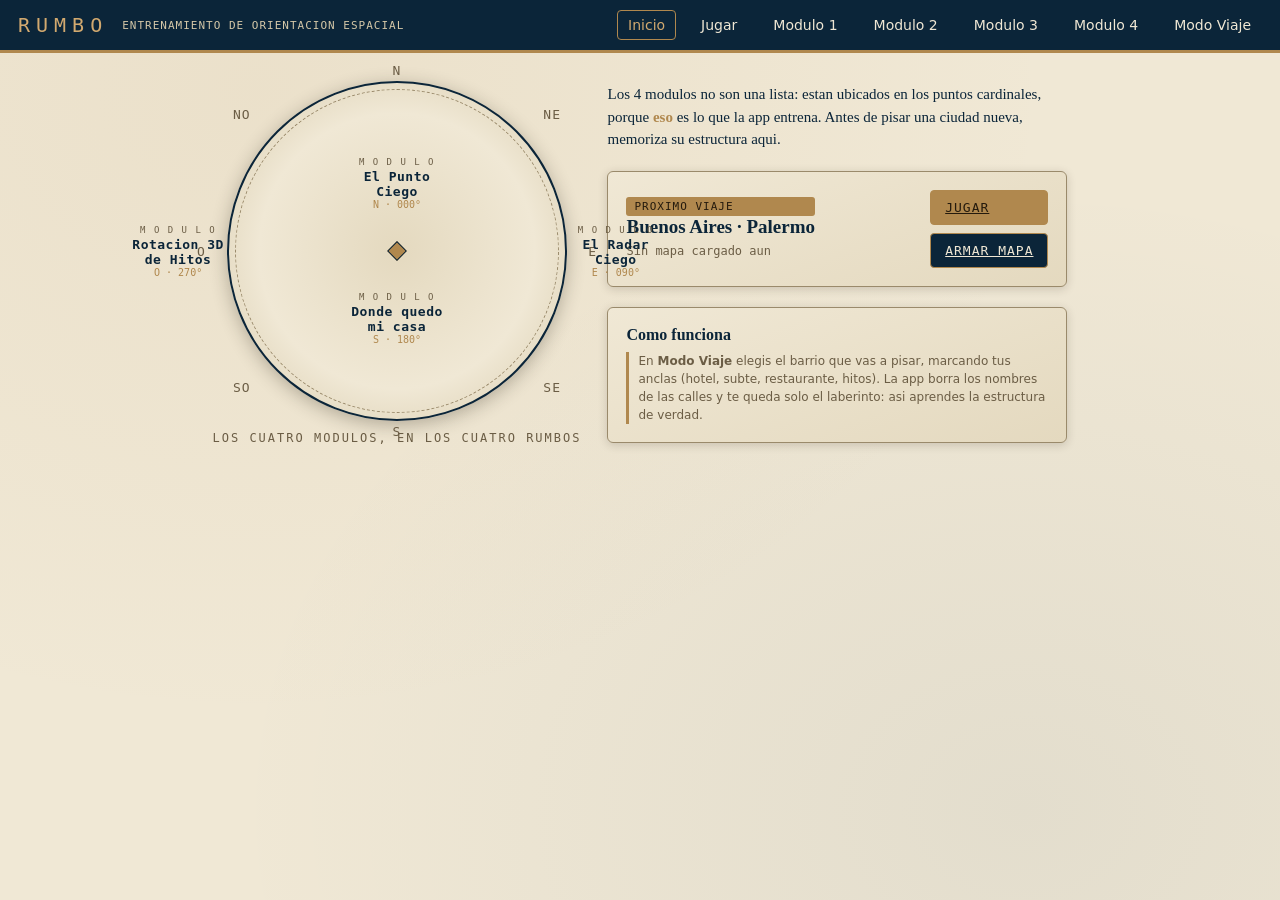
==== index.html @ 73376105 "Initial commit" ====
<!DOCTYPE html>
<html lang="es-AR">
<head>
  <meta charset="UTF-8">
  <meta name="viewport" content="width=device-width, initial-scale=1.0, viewport-fit=cover">
  <title>RUMBO - Entrenamiento de orientacion</title>
  <meta name="description" content="Entrena tu sentido de la orientacion antes de viajar.">
  <meta name="theme-color" content="#0b2539">
  <link rel="manifest" href="manifest.webmanifest">
  <link rel="icon" href="icons/icono.svg" type="image/svg+xml">
  <link rel="stylesheet" href="css/estilos.css">
</head>
<body>

  <header class="topbar">
    <div class="titulo">RUMBO</div>
    <div class="sub">ENTRENAMIENTO DE ORIENTACION ESPACIAL</div>
    <div class="spacer"></div>
    <a href="index.html" class="activo">Inicio</a>
    <a href="juego.html">Jugar</a>
    <a href="modulo1.html">Modulo 1</a>
    <a href="modulo2.html">Modulo 2</a>
    <a href="modulo3.html">Modulo 3</a>
    <a href="modulo4.html">Modulo 4</a>
    <a href="mapa.html">Modo Viaje</a>
  </header>

  <main class="inicio-wrap">

    <section class="rosa-col">
      <div class="rosa">
        <div class="circulo"></div>
        <div class="rosa-grados"></div>

        <span class="cardinal c0">N</span>
        <span class="cardinal c45">NE</span>
        <span class="cardinal c90">E</span>
        <span class="cardinal c135">SE</span>
        <span class="cardinal c180">S</span>
        <span class="cardinal c225">SO</span>
        <span class="cardinal c270">O</span>
        <span class="cardinal c315">NO</span>

        <a class="modulo n" href="modulo1.html" data-mod="1">
          <span class="med">M O D U L O</span>
          <span class="nom">El Punto Ciego</span>
          <span class="grado">N &middot; 000&deg;</span>
        </a>
        <a class="modulo e" href="modulo2.html" data-mod="2">
          <span class="med">M O D U L O</span>
          <span class="nom">El Radar Ciego</span>
          <span class="grado">E &middot; 090&deg;</span>
        </a>
        <a class="modulo s" href="modulo3.html" data-mod="3">
          <span class="med">M O D U L O</span>
          <span class="nom">Donde quedo mi casa</span>
          <span class="grado">S &middot; 180&deg;</span>
        </a>
        <a class="modulo o" href="modulo4.html" data-mod="4">
          <span class="med">M O D U L O</span>
          <span class="nom">Rotacion 3D de Hitos</span>
          <span class="grado">O &middot; 270&deg;</span>
        </a>

        <div class="punto"></div>
      </div>
      <div class="rosa-caption">LOS CUATRO MODULOS, EN LOS CUATRO RUMBOS</div>
    </section>

    <section class="col-der">
      <div class="saludo">
        Los 4 modulos no son una lista: estan ubicados en los puntos cardinales,
        porque <strong>eso</strong> es lo que la app entrena. Antes de pisar una ciudad nueva,
        memoriza su estructura aqui.
      </div>

      <div class="tarjeta viaje-card" id="viaje-card">
        <div>
          <div class="badge">PROXIMO VIAJE</div>
          <div class="nombre" id="viaje-nombre">Buenos Aires &middot; Palermo</div>
          <div class="datos" id="viaje-datos">Sin mapa cargado aun</div>
        </div>
        <div class="acciones">
          <a class="btn bronce" href="juego.html">Jugar</a>
          <a class="btn" href="mapa.html">Armar mapa</a>
        </div>
      </div>

      <div class="tarjeta">
        <h3>Como funciona</h3>
        <div class="hint">
          En <strong>Modo Viaje</strong> elegis el barrio que vas a pisar, marcando tus anclas
          (hotel, subte, restaurante, hitos). La app borra los nombres de las calles y te queda
          solo el laberinto: asi aprendes la estructura de verdad.
        </div>
      </div>
    </section>

  </main>

  <script>
    var viaje = JSON.parse(localStorage.getItem("rumbo_viaje") || "null");
    if (viaje) {
      document.getElementById("viaje-nombre").textContent = viaje.nombre;
      document.getElementById("viaje-datos").innerHTML =
        '<span class="mono">' + viaje.anclas.length + "</span> anclas &middot; <span class=\"mono\">" +
        (viaje.esqueleto ? "esqueleto listo" : "esqueleto pendiente") + "</span>";
    }
    if (navigator.serviceWorker) {
      navigator.serviceWorker.register("sw.js").catch(function () {});
    }
  </script>
</body>
</html>
---- css/estilos.css ----
:root {
  --navy: #0b2539;
  --navy-2: #12324e;
  --navy-3: #1c4363;
  --paper: #f0e8d5;
  --paper-2: #e4d9bf;
  --paper-3: #d5c8a8;
  --bronce: #b0884e;
  --bronce-claro: #d2a96f;
  --tinta: #2b2418;
  --tinta-suave: #6b5d45;
  --marco: #9a8a6b;
  --mono: "Cascadia Mono", "Consolas", ui-monospace, monospace;
  --serif: "Georgia", "Times New Roman", serif;
  --sans: "Segoe UI", system-ui, sans-serif;
}

* { box-sizing: border-box; margin: 0; padding: 0; }

html, body {
  height: 100%;
  font-family: var(--sans);
  color: var(--tinta);
  background: var(--paper);
  background-image:
    radial-gradient(ellipse at 20% 10%, rgba(176, 136, 78, 0.08) 0%, transparent 55%),
    radial-gradient(ellipse at 80% 90%, rgba(18, 50, 78, 0.06) 0%, transparent 55%);
}

a { color: var(--navy-3); }

.mono { font-family: var(--mono); font-variant-numeric: tabular-nums; }

/* ---------- Barra superior ---------- */
.topbar {
  display: flex;
  align-items: center;
  gap: 14px;
  padding: 10px 18px;
  background: var(--navy);
  color: var(--paper);
  border-bottom: 3px solid var(--bronce);
  position: sticky;
  top: 0;
  z-index: 1000;
}
.topbar .titulo {
  font-family: var(--mono);
  font-size: 20px;
  letter-spacing: 6px;
  text-transform: uppercase;
  color: var(--bronce-claro);
}
.topbar .sub {
  font-family: var(--mono);
  font-size: 11px;
  color: var(--paper-3);
  letter-spacing: 1px;
}
.topbar .spacer { flex: 1; }
.topbar a {
  color: var(--paper);
  text-decoration: none;
  font-size: 14px;
  padding: 6px 10px;
  border: 1px solid transparent;
  border-radius: 4px;
}
.topbar a:hover { border-color: var(--bronce); }
.topbar a.activo { border-color: var(--bronce); color: var(--bronce-claro); }

/* ---------- Tarjetas / paneles ---------- */
.tarjeta {
  background: linear-gradient(160deg, var(--paper) 0%, var(--paper-2) 100%);
  border: 1px solid var(--marco);
  border-radius: 6px;
  box-shadow: 0 2px 10px rgba(43, 36, 24, 0.18);
  padding: 18px;
}
.tarjeta h2 {
  font-family: var(--serif);
  font-weight: 600;
  color: var(--navy);
  font-size: 20px;
  border-bottom: 2px solid var(--bronce);
  padding-bottom: 8px;
  margin-bottom: 12px;
}
.tarjeta h3 { font-family: var(--serif); color: var(--navy); font-size: 16px; margin-bottom: 8px; }

.btn {
  font-family: var(--mono);
  font-size: 13px;
  letter-spacing: 1px;
  text-transform: uppercase;
  padding: 9px 14px;
  border-radius: 4px;
  border: 1px solid var(--bronce);
  background: var(--navy);
  color: var(--paper);
  cursor: pointer;
  transition: background 0.15s ease;
}
.btn:hover { background: var(--navy-3); }
.btn.bronce { background: var(--bronce); color: #241a0d; }
.btn.bronce:hover { background: var(--bronce-claro); }
.btn.papel { background: var(--paper-2); color: var(--navy); border-color: var(--marco); }
.btn.papel:hover { background: var(--paper-3); }
.btn:disabled { opacity: 0.45; cursor: not-allowed; }

/* ---------- Pantalla 01: Inicio ---------- */
.inicio-wrap {
  display: flex;
  gap: 26px;
  flex-wrap: wrap;
  justify-content: center;
  align-items: center;
  padding: 28px 18px 40px;
  max-width: 1100px;
  margin: 0 auto;
}

.rosa-col { display: flex; flex-direction: column; align-items: center; gap: 10px; }
.rosa-caption { font-family: var(--mono); font-size: 12px; letter-spacing: 2px; color: var(--tinta-suave); }

/* rosa de los vientos */
.rosa { position: relative; width: 340px; height: 340px; }
.rosa .circulo {
  position: absolute; inset: 0;
  border-radius: 50%;
  border: 2px solid var(--navy);
  background: radial-gradient(circle, var(--paper-2) 0%, var(--paper) 58%, var(--paper-3) 100%);
  box-shadow: 0 4px 18px rgba(43,36,24,0.3);
}
.rosa .rosa-grados {
  position: absolute; inset: 8px; border-radius: 50%;
  border: 1px dashed var(--marco);
}
.rosa .cardinal {
  position: absolute;
  font-family: var(--mono);
  font-size: 13px;
  letter-spacing: 1px;
  color: var(--tinta-suave);
}
.rosa .cardinal.c0  { top: -18px;  left: 50%; transform: translateX(-50%); }
.rosa .cardinal.c45 { top: 26px;   right: 6px; }
.rosa .cardinal.c90 { top: 50%;    right: -30px; transform: translateY(-50%); }
.rosa .cardinal.c135{ bottom: 26px; right: 6px; }
.rosa .cardinal.c180{ bottom: -18px; left: 50%; transform: translateX(-50%); }
.rosa .cardinal.c225{ bottom: 26px; left: 6px; }
.rosa .cardinal.c270{ top: 50%;    left: -30px; transform: translateY(-50%); }
.rosa .cardinal.c315{ top: 26px;   left: 6px; }

.rosa .punto { position: absolute; top: 50%; left: 50%; width: 14px; height: 14px; transform: translate(-50%, -50%) rotate(45deg); background: var(--bronce); border: 1px solid var(--navy); }

/* módulos en los puntos cardinales */
.modulo {
  position: absolute;
  width: 96px;
  text-align: center;
  transform: translate(-50%, -50%);
  font-family: var(--mono);
  text-decoration: none;
  color: var(--navy);
  display: block;
  z-index: 5;
}
.modulo .med { display: block; font-size: 9px; letter-spacing: 1.5px; color: var(--tinta-suave); }
.modulo .nom { display: block; font-size: 13px; font-weight: 700; letter-spacing: 0.5px; margin-top: 2px; }
.modulo .nom:hover { color: var(--bronce); }
.modulo.n { top: 50%; left: 50%; transform: translate(-50%, -178%); }
.modulo.e { top: 50%; left: 50%; transform: translate(178%, -50%); }
.modulo.s { top: 50%; left: 50%; transform: translate(-50%, 78%); }
.modulo.o { top: 50%; left: 50%; transform: translate(-278%, -50%); }
.modulo .grado { display: block; font-size: 10px; color: var(--bronce); }

.col-der { flex: 1; min-width: 320px; max-width: 460px; display: flex; flex-direction: column; gap: 20px; }
.col-der .saludo { font-family: var(--serif); color: var(--navy); font-size: 15px; line-height: 1.5; }
.col-der .saludo strong { color: var(--bronce); }

.viaje-card { display: flex; align-items: center; gap: 14px; }
.viaje-card .badge {
  font-family: var(--mono); font-size: 11px; letter-spacing: 1px;
  background: var(--bronce); color: #241a0d; padding: 3px 8px; border-radius: 3px;
}
.viaje-card .nombre { font-family: var(--serif); font-size: 19px; color: var(--navy); font-weight: 600; }
.viaje-card .datos { font-family: var(--mono); font-size: 12px; color: var(--tinta-suave); margin-top: 4px; line-height: 1.6; }
.viaje-card .acciones { margin-left: auto; display: flex; flex-direction: column; gap: 8px; }

/* ---------- Pantalla 02: Modo Viaje ---------- */
.estado { padding: 8px 18px; background: var(--paper-2); border-bottom: 1px solid var(--marco); font-family: var(--mono); font-size: 12px; color: var(--tinta-suave); display: flex; gap: 18px; align-items: center; flex-wrap: wrap; }
.estado .num { color: var(--bronce); font-weight: 700; }

.mapa-layout { display: flex; height: calc(100vh - 112px); }
#mapa { flex: 1; }

.panel {
  width: 340px;
  background: var(--paper);
  border-right: 2px solid var(--marco);
  overflow-y: auto;
  padding: 14px;
  display: flex;
  flex-direction: column;
  gap: 16px;
}
.panel h2 { font-family: var(--serif); color: var(--navy); font-size: 16px; border-bottom: 2px solid var(--bronce); padding-bottom: 6px; }

.campo { display: flex; gap: 6px; }
.campo input[type="text"] {
  flex: 1;
  font-family: var(--mono); font-size: 13px;
  padding: 8px;
  border: 1px solid var(--marco);
  border-radius: 4px;
  background: #fbf7ec;
  color: var(--tinta);
}
.campo input[type="text"]:focus { outline: 2px solid var(--bronce); }

.seleccion-tipo { display: flex; flex-wrap: wrap; gap: 6px; }
.chip {
  font-family: var(--mono); font-size: 11px; letter-spacing: 0.5px;
  padding: 6px 9px; border-radius: 4px; border: 1px solid var(--marco);
  background: var(--paper-2); cursor: pointer; color: var(--tinta);
}
.chip.activo { outline: 2px solid var(--navy); }
.chip .pto { display: inline-block; width: 10px; height: 10px; border-radius: 50%; margin-right: 5px; vertical-align: -1px; }

.lista-anclas { display: flex; flex-direction: column; gap: 8px; }
.ancla {
  display: flex; align-items: center; gap: 8px;
  border: 1px solid var(--marco); border-radius: 4px;
  background: #fbf7ec; padding: 7px 9px; font-size: 13px;
}
.ancla .pto { width: 12px; height: 12px; border-radius: 50%; flex-shrink: 0; }
.ancla .nombre { flex: 1; }
.ancla .latlng { font-family: var(--mono); font-size: 10px; color: var(--tinta-suave); }
.ancla .quitar { border: none; background: none; color: #a33; font-size: 15px; cursor: pointer; padding: 2px 4px; }
.vacio { font-family: var(--mono); font-size: 12px; color: var(--tinta-suave); font-style: italic; }

.skeleton-info { font-size: 13px; line-height: 1.5; }
.skeleton-info .mono { font-size: 11px; }
.barra-estado { font-family: var(--mono); font-size: 12px; color: var(--navy-3); min-height: 18px; }
.barra-estado.error { color: #a33; }

.leyenda { font-size: 12px; display: flex; flex-direction: column; gap: 4px; }
.leyenda .fila { display: flex; align-items: center; gap: 8px; }
.leyenda .fila .muestra { width: 16px; height: 6px; border-radius: 2px; }
.leyenda .fila .tipo { font-family: var(--mono); font-size: 10px; color: var(--tinta-suave); }

.hint { font-size: 12px; color: var(--tinta-suave); line-height: 1.5; border-left: 3px solid var(--bronce); padding-left: 9px; }

/* control de brújula (Modo A, placeholder del diseño) */
.compas-modo {
  border: 1px solid var(--marco); border-radius: 6px; padding: 12px; background: var(--navy); color: var(--paper);
}
.compas-modo .titulo { font-family: var(--mono); font-size: 12px; letter-spacing: 2px; color: var(--bronce-claro); margin-bottom: 8px; }
.compas-modo .lectura { font-family: var(--mono); font-size: 22px; color: var(--paper); }
.compas-modo .lectura span { color: var(--bronce-claro); }
.compas-modo .nota { font-family: var(--mono); font-size: 10px; color: var(--paper-3); margin-top: 6px; }

.leaflet-container { font-family: var(--sans); }
.leaflet-popup-content-wrapper { background: var(--paper); color: var(--tinta); border-radius: 4px; }

/* pines de ancla (marcadores Leaflet) */
.ancla-icono { background: none; border: none; }
.ancla-pin {
  width: 26px; height: 26px;
  border-radius: 50% 50% 50% 0;
  transform: rotate(-45deg);
  border: 2px solid var(--paper);
  box-shadow: 0 1px 5px rgba(0,0,0,0.45);
}
.ancla-pin span {
  position: absolute; top: 50%; left: 50%;
  transform: translate(-50%, -50%) rotate(45deg);
  color: #fff; font-family: var(--mono); font-weight: 700; font-size: 13px;
}
.ancla-pulso {
  position: relative;
  width: 28px; height: 28px;
  border-radius: 50%;
  border: 2px solid var(--paper);
  box-shadow: 0 1px 5px rgba(0,0,0,0.45);
  animation: pulso 1.6s ease-out infinite;
}
.ancla-pulso span {
  position: absolute; top: 50%; left: 50%;
  transform: translate(-50%, -50%);
  color: #fff; font-family: var(--mono); font-weight: 700; font-size: 13px;
}
@keyframes pulso {
  0%   { box-shadow: 0 0 0 0 rgba(201, 162, 39, 0.7), 0 1px 5px rgba(0,0,0,0.45); }
  70%  { box-shadow: 0 0 0 18px rgba(201, 162, 39, 0), 0 1px 5px rgba(0,0,0,0.45); }
  100% { box-shadow: 0 0 0 0 rgba(201, 162, 39, 0), 0 1px 5px rgba(0,0,0,0.45); }
}

/* ---------- Modulo 3: Donde quedo mi casa ---------- */
.modulo3 {
  max-width: 560px;
  margin: 0 auto;
  padding: 24px 16px 40px;
  display: flex;
  flex-direction: column;
  gap: 18px;
}
.modulo3 .blurb { font-size: 14px; line-height: 1.6; margin-bottom: 12px; }
.modulo3 .blurb b { color: var(--bronce); }
.modulo3 .pasos { font-size: 13px; line-height: 1.8; color: var(--tinta-suave); margin: 0 0 14px 18px; }
.modulo3 .aviso {
  margin-top: 12px; font-size: 12px; color: #a33; border: 1px dashed #a33;
  border-radius: 4px; padding: 8px; background: rgba(170, 51, 51, 0.06);
}
.modulo3 .btn { width: 100%; margin-top: 4px; }
.distancia-grande {
  font-size: 56px; text-align: center; color: var(--navy);
  padding: 14px 0; letter-spacing: 2px;
}
.parada-titulo {
  font-family: var(--mono); font-size: 30px; letter-spacing: 8px;
  color: var(--bronce); text-align: center; border-bottom: 2px solid var(--bronce);
  animation: parpadeo 1s steps(2) infinite;
}
@keyframes parpadeo { 50% { opacity: 0.35; } }
#gauge { width: 230px; height: 230px; }
.desviacion { font-family: var(--mono); font-size: 15px; }
.desviacion.ok { color: #7fd08c; }
.desviacion.mal { color: var(--bronce-claro); }

.modulo3 .sim { margin-top: 4px; }

/* ---------- Modulo 1: El Punto Ciego ---------- */
.modulo1 {
  max-width: 560px;
  margin: 0 auto;
  padding: 24px 16px 40px;
  display: flex;
  flex-direction: column;
  gap: 18px;
}
.modulo1 .blurb { font-size: 14px; line-height: 1.6; margin-bottom: 12px; }
.modulo1 .blurb b { color: var(--bronce); }
.modulo1 .pasos { font-size: 13px; line-height: 1.8; color: var(--tinta-suave); margin: 0 0 14px 18px; }
.modulo1 .aviso {
  margin-top: 12px; font-size: 13px; color: #a33; border: 1px dashed #a33;
  border-radius: 4px; padding: 10px; background: rgba(170, 51, 51, 0.06);
}
.modulo1 .aviso a { color: var(--bronce); font-weight: 700; }
.modulo1 .btn { width: 100%; margin-top: 4px; }

.mapa-wrap {
  position: relative;
  margin: 0 auto;
  max-width: 560px;
  height: 62vh;
  min-height: 380px;
}
#mapa1 { position: absolute; inset: 0; border: 2px solid var(--bronce); border-radius: 6px; background: var(--paper-2); }
#mapa1.rotado180 { transform: rotate(180deg); }
.contador {
  position: absolute; top: 50%; left: 50%;
  transform: translate(-50%, -50%);
  font-family: var(--mono); font-size: 120px; font-weight: 700;
  color: var(--bronce-claro); letter-spacing: 4px;
  text-shadow: 0 2px 18px rgba(0,0,0,0.55);
  pointer-events: none; z-index: 500;
}
.banner-rotado {
  position: absolute; top: 12px; left: 50%; transform: translateX(-50%);
  background: #a33; color: var(--paper);
  font-family: var(--mono); font-size: 12px; letter-spacing: 3px;
  padding: 6px 14px; border-radius: 4px; z-index: 500;
}

.consigna1 { font-size: 15px; line-height: 1.7; margin-bottom: 12px; }
.consigna1 b { color: var(--bronce); }
.opciones-dir { display: grid; grid-template-columns: 1fr 1fr; gap: 10px; margin-bottom: 12px; }
.dir {
  display: flex; flex-direction: column; align-items: center; gap: 6px;
  padding: 16px 8px; font-family: var(--serif); font-size: 15px;
  background: var(--paper-2); color: var(--tinta);
  border: 2px solid var(--marco); border-radius: 6px; cursor: pointer;
}
.dir .flecha { font-size: 30px; line-height: 1; color: var(--bronce); }
.dir:hover { border-color: var(--bronce); }
.dir:disabled { cursor: default; }
.dir.ok { border-color: #7fd08c; box-shadow: 0 0 0 2px rgba(127,208,140,0.5); }
.dir.ok .flecha { color: #7fd08c; }
.dir.mal { border-color: #e06a5a; box-shadow: 0 0 0 2px rgba(224,106,90,0.5); }
.dir.gris { opacity: 0.4; }
.feedback1 { border-top: 2px solid var(--bronce); padding-top: 8px; margin-bottom: 10px; }
.feedback1 .rf { display: flex; justify-content: space-between; font-size: 13px; padding: 3px 0; }
.feedback1 .rf b { font-family: var(--mono); }
#btn-siguiente1 { width: 100%; }

.ancla-destino {
  width: 24px; height: 24px; border-radius: 50%;
  border: 3px solid; background: var(--navy);
  display: flex; align-items: center; justify-content: center;
  font-family: var(--mono); font-size: 11px; font-weight: 700; color: var(--paper);
}

/* ---------- Modulo 2: El Radar Ciego ---------- */
.modulo2 {
  max-width: 560px;
  margin: 0 auto;
  padding: 24px 16px 40px;
  display: flex;
  flex-direction: column;
  gap: 18px;
}
.modulo2 .blurb { font-size: 14px; line-height: 1.6; margin-bottom: 12px; }
.modulo2 .blurb b { color: var(--bronce); }
.modulo2 .pasos { font-size: 13px; line-height: 1.8; color: var(--tinta-suave); margin: 0 0 14px 18px; }
.modulo2 .aviso {
  margin-top: 12px; font-size: 12px; color: #a33; border: 1px dashed #a33;
  border-radius: 4px; padding: 8px; background: rgba(170, 51, 51, 0.06);
}
.paso-opt {
  margin: 4px 0 12px; font-family: var(--mono); font-size: 12px;
  letter-spacing: 1px; color: var(--tinta-suave);
  display: flex; flex-direction: column; gap: 6px;
}
.paso-opt label {
  display: flex; align-items: center; gap: 8px;
  font-family: var(--serif); letter-spacing: 0; color: var(--tinta);
  cursor: pointer; font-size: 14px;
}
.paso-opt input[type=radio] { accent-color: var(--bronce); }
.paso-opt input[type=range] { accent-color: var(--bronce); }
.modulo2 .btn { width: 100%; margin-top: 4px; }
.ruta {
  display: flex; flex-direction: column; gap: 8px; margin: 8px 0;
}
.tramo {
  font-size: 14px; line-height: 1.5; color: var(--tinta-suave);
  padding: 10px 12px; border: 1px solid var(--marco); border-radius: 5px;
  background: var(--paper-2);
}
.tramo b { color: var(--bronce); font-family: var(--mono); margin-right: 6px; }
.tramo.activo {
  border: 2px solid var(--bronce); color: var(--tinta);
  background: var(--paper); box-shadow: 0 0 0 3px rgba(176, 136, 78, 0.15);
}
.tramo.hecho { color: var(--tinta-suave); }
.tramo.hecho .mono { color: var(--bronce); }
.modulo2 .sim { margin-top: 4px; }

/* ---------- Modulo 4: Rotacion 3D de Hitos ---------- */
.modulo4 { padding: 16px; max-width: 1200px; margin: 0 auto; }
.modulo4 .blurb { font-size: 14px; line-height: 1.6; margin-bottom: 12px; }
.modulo4 .blurb b { color: var(--bronce); }
.modulo4 .pasos { font-size: 13px; line-height: 1.8; color: var(--tinta-suave); margin: 0 0 14px 18px; }
.modulo4 #fase-inicio .btn { width: 100%; }

#fase-juego { display: flex; gap: 14px; flex-wrap: wrap; }
.mapa4-col { flex: 1.6; min-width: 320px; position: relative; }
#mapa4 {
  width: 100%; height: 60vh; min-height: 400px;
  border: 2px solid var(--bronce); border-radius: 6px;
  background: var(--navy);
}
.etiqueta-vista {
  position: absolute; top: 10px; left: 10px; z-index: 5;
  background: var(--navy); color: var(--bronce-claro);
  font-family: var(--mono); font-size: 12px; letter-spacing: 2px;
  padding: 6px 10px; border: 1px solid var(--bronce); border-radius: 4px;
}
.opciones-col { flex: 1; min-width: 300px; display: flex; flex-direction: column; gap: 12px; }
.consigna4 { font-size: 15px; line-height: 1.6; }
.consigna4 b { color: var(--bronce); }
.opciones-grid { display: grid; grid-template-columns: 1fr 1fr; gap: 10px; }
.opcion {
  position: relative; padding: 0; border: 2px solid var(--marco); border-radius: 6px;
  background: var(--paper-2); cursor: pointer; overflow: hidden;
}
.opcion img { display: block; width: 100%; height: auto; }
.opcion .letra {
  position: absolute; top: 6px; left: 6px;
  background: var(--navy); color: var(--paper);
  font-family: var(--mono); font-size: 12px; font-weight: 700;
  padding: 2px 6px; border-radius: 3px;
}
.opcion:hover { border-color: var(--bronce); }
.opcion:disabled { cursor: default; }
.opcion.ok { border-color: #7fd08c; box-shadow: 0 0 0 2px rgba(127,208,140,0.5); }
.opcion.mal { border-color: #e06a5a; box-shadow: 0 0 0 2px rgba(224,106,90,0.5); }
.opcion.gris { opacity: 0.45; }
.feedback4 { border-top: 2px solid var(--bronce); padding-top: 8px; }
.feedback4 .rf { display: flex; justify-content: space-between; font-size: 13px; padding: 3px 0; }
.feedback4 .rf b { font-family: var(--mono); font-size: 15px; }
.feedback4 .hint { margin-top: 6px; }

.opciones-col .btn { width: 100%; margin-top: 2px; }
#fase-resumen .btn { width: 100%; margin-top: 10px; }
#fase-resumen h2 { margin-bottom: 10px; }

.panel.juego { border-right: none; border-left: 2px solid var(--marco); }
.panel.juego h2 { margin-bottom: 10px; }

.consigna { font-size: 14px; line-height: 1.6; }
.consigna .pto { display: inline-block; width: 10px; height: 10px; border-radius: 50%; margin-right: 5px; }
.consigna i { color: var(--tinta-suave); font-size: 13px; }

.sin-datos { font-size: 14px; line-height: 1.6; color: var(--tinta-suave); }

.compas-modo {
  border: 1px solid var(--marco); border-radius: 6px; padding: 12px;
  background: var(--navy); color: var(--paper);
  display: flex; flex-direction: column; align-items: center; gap: 10px;
}
.compas-modo .titulo { font-family: var(--mono); font-size: 12px; letter-spacing: 2px; color: var(--bronce-claro); }
#brujula { width: 220px; height: 220px; touch-action: none; cursor: grab; user-select: none; }
#brujula:active { cursor: grabbing; }
.compas-modo .lectura { font-family: var(--mono); font-size: 20px; }
.compas-modo .lectura span { color: var(--bronce-claro); }
.compas-modo .cardinales-rapidos { display: flex; gap: 6px; }
.compas-modo .cardinales-rapidos .chip { background: var(--navy-3); color: var(--paper); border-color: var(--bronce); }

.panel.juego .btn { width: 100%; margin-top: 6px; }

.resultado { margin-top: 8px; border-top: 2px solid var(--bronce); padding-top: 8px; font-size: 13px; }
.resultado .rf { display: flex; justify-content: space-between; padding: 3px 0; }
.resultado .rf b { font-family: var(--mono); }
.resultado .rf.exacto { color: var(--bronce); font-weight: 700; }
.resultado .rf.total { border-top: 1px dashed var(--marco); margin-top: 4px; padding-top: 6px; font-weight: 700; }

.resumen { font-size: 14px; }
.resumen h3 { font-family: var(--serif); color: var(--navy); margin-bottom: 10px; }
.resumen-filas { display: flex; flex-direction: column; gap: 6px; margin-bottom: 12px; }
.resumen-filas .rf { display: flex; justify-content: space-between; font-size: 13px; }
.resumen-filas .rf b { font-family: var(--mono); font-size: 14px; }
.resumen-filas .rf:nth-child(1) b { color: var(--bronce); font-size: 22px; }
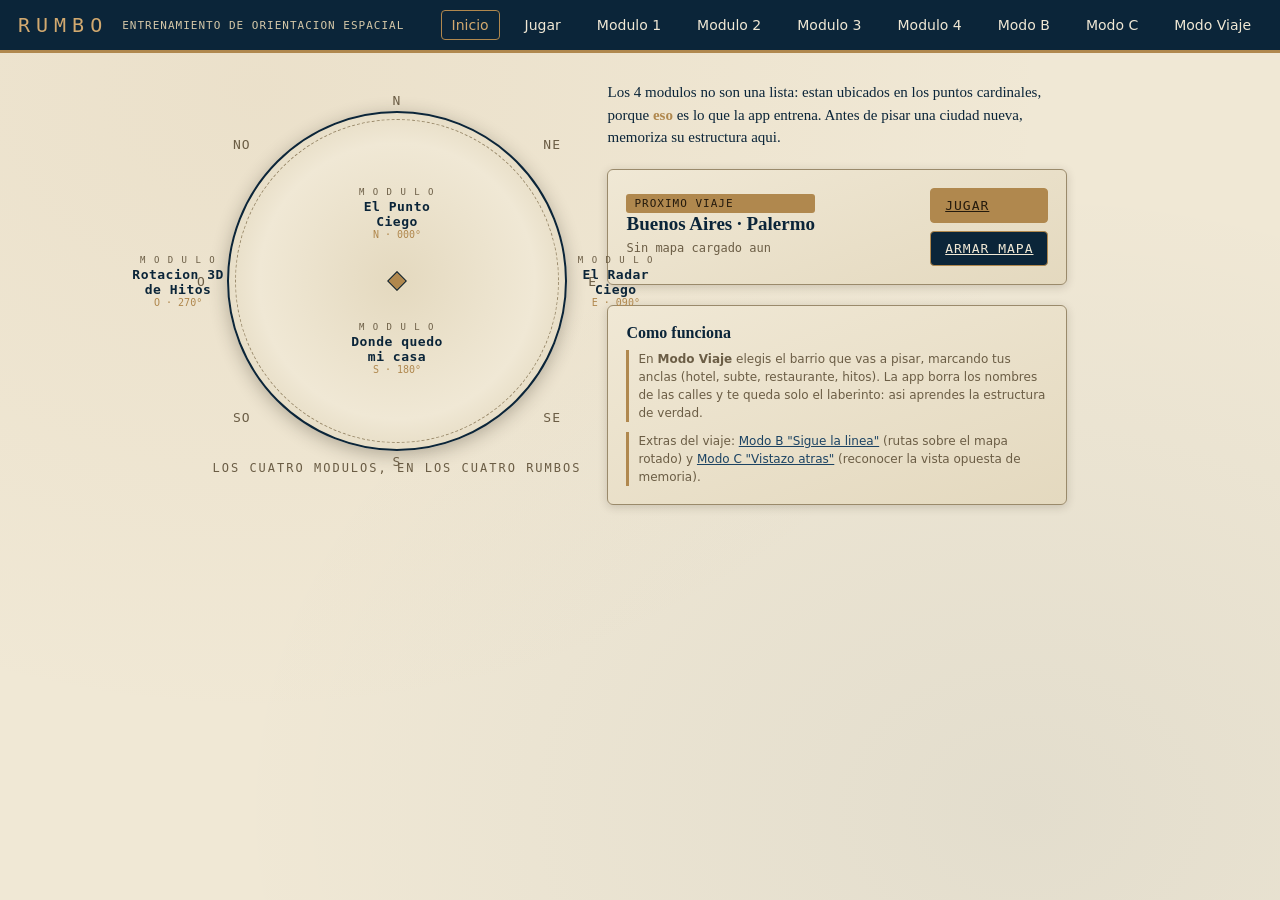
==== commit 2ad0c2b3: "Nav Modo B/C en todas las pantallas, mencion en inicio, estilos wrapper B, SW cache v13" ====
--- a/index.html
+++ b/index.html
@@ -22,6 +22,8 @@
     <a href="modulo2.html">Modulo 2</a>
     <a href="modulo3.html">Modulo 3</a>
     <a href="modulo4.html">Modulo 4</a>
+    <a href="modulob.html">Modo B</a>
+    <a href="moduloc.html">Modo C</a>
     <a href="mapa.html">Modo Viaje</a>
   </header>
 
@@ -93,14 +95,20 @@
           (hotel, subte, restaurante, hitos). La app borra los nombres de las calles y te queda
           solo el laberinto: asi aprendes la estructura de verdad.
         </div>
+        <div class="hint" style="margin-top:10px;">
+          Extras del viaje: <a href="modulob.html">Modo B "Sigue la linea"</a> (rutas sobre el
+          mapa rotado) y <a href="moduloc.html">Modo C "Vistazo atras"</a> (reconocer la vista
+          opuesta de memoria).
+        </div>
       </div>
     </section>
 
   </main>
 
   <script>
-    var viaje = JSON.parse(localStorage.getItem("rumbo_viaje") || "null");
-    if (viaje) {
+    var viaje = null;
+    try { viaje = JSON.parse(localStorage.getItem("rumbo_viaje") || "null"); } catch (e) {}
+    if (viaje && viaje.anclas) {
       document.getElementById("viaje-nombre").textContent = viaje.nombre;
       document.getElementById("viaje-datos").innerHTML =
         '<span class="mono">' + viaje.anclas.length + "</span> anclas &middot; <span class=\"mono\">" +
--- a/css/estilos.css
+++ b/css/estilos.css
@@ -533,3 +533,54 @@
 .resumen-filas .rf { display: flex; justify-content: space-between; font-size: 13px; }
 .resumen-filas .rf b { font-family: var(--mono); font-size: 14px; }
 .resumen-filas .rf:nth-child(1) b { color: var(--bronce); font-size: 22px; }
+
+/* ---------- Modo B y Modo C ---------- */
+.modulob {
+  max-width: 560px;
+  margin: 0 auto;
+  padding: 24px 16px 40px;
+  display: flex;
+  flex-direction: column;
+  gap: 18px;
+}
+.modulob .blurb { font-size: 14px; line-height: 1.6; margin-bottom: 12px; }
+.modulob .blurb b { color: var(--bronce); }
+.modulob .pasos { font-size: 13px; line-height: 1.8; color: var(--tinta-suave); margin: 0 0 14px 18px; }
+.modulob .aviso {
+  margin-top: 12px; font-size: 13px; color: #a33; border: 1px dashed #a33;
+  border-radius: 4px; padding: 10px; background: rgba(170, 51, 51, 0.06);
+}
+.modulob .aviso a { color: var(--bronce); font-weight: 700; }
+.modulob .btn { width: 100%; margin-top: 4px; }
+
+/* ---------- Responsive movil ---------- */
+@media (max-width: 560px) {
+  .topbar { flex-wrap: wrap; gap: 4px; padding: 6px 10px; }
+  .topbar .sub { display: none; }
+  .topbar .titulo { font-size: 16px; letter-spacing: 4px; }
+  .topbar a { font-size: 12px; padding: 4px 7px; }
+  .inicio-wrap { padding: 18px 10px 32px; gap: 18px; }
+  .col-der { flex: 0 0 100%; min-width: 0; }
+  .rosa { width: 100%; max-width: 330px; height: auto; display: grid;
+          grid-template-columns: 1fr 1fr; gap: 12px; }
+  .rosa .circulo, .rosa .rosa-grados, .rosa .cardinal, .rosa .punto { display: none; }
+  .modulo {
+    position: static; transform: none; width: auto;
+    border: 1px solid var(--marco); border-radius: 6px;
+    background: linear-gradient(160deg, var(--paper) 0%, var(--paper-2) 100%);
+    padding: 14px 10px; box-shadow: 0 2px 8px rgba(43,36,24,0.15);
+  }
+  .modulo.n, .modulo.e, .modulo.s, .modulo.o { transform: none; top: auto; left: auto; }
+  .modulo .nom { font-size: 14px; }
+  .modulo.n { order: 1; }
+  .modulo.e { order: 2; }
+  .modulo.s { order: 3; }
+  .modulo.o { order: 4; }
+  .viaje-card { flex-direction: column; align-items: stretch; text-align: center; }
+  .viaje-card .acciones { flex-direction: row; justify-content: center; margin-left: 0; }
+
+  .mapa-layout { flex-direction: column; height: calc(100vh - 102px); height: calc(100dvh - 102px); }
+  .panel { width: 100%; max-height: 42%; border-right: none; border-bottom: 2px solid var(--marco); }
+  .panel.juego { border-left: none; border-top: 2px solid var(--marco); }
+  #mapa { flex: 1 1 auto; height: auto; min-height: 240px; }
+}
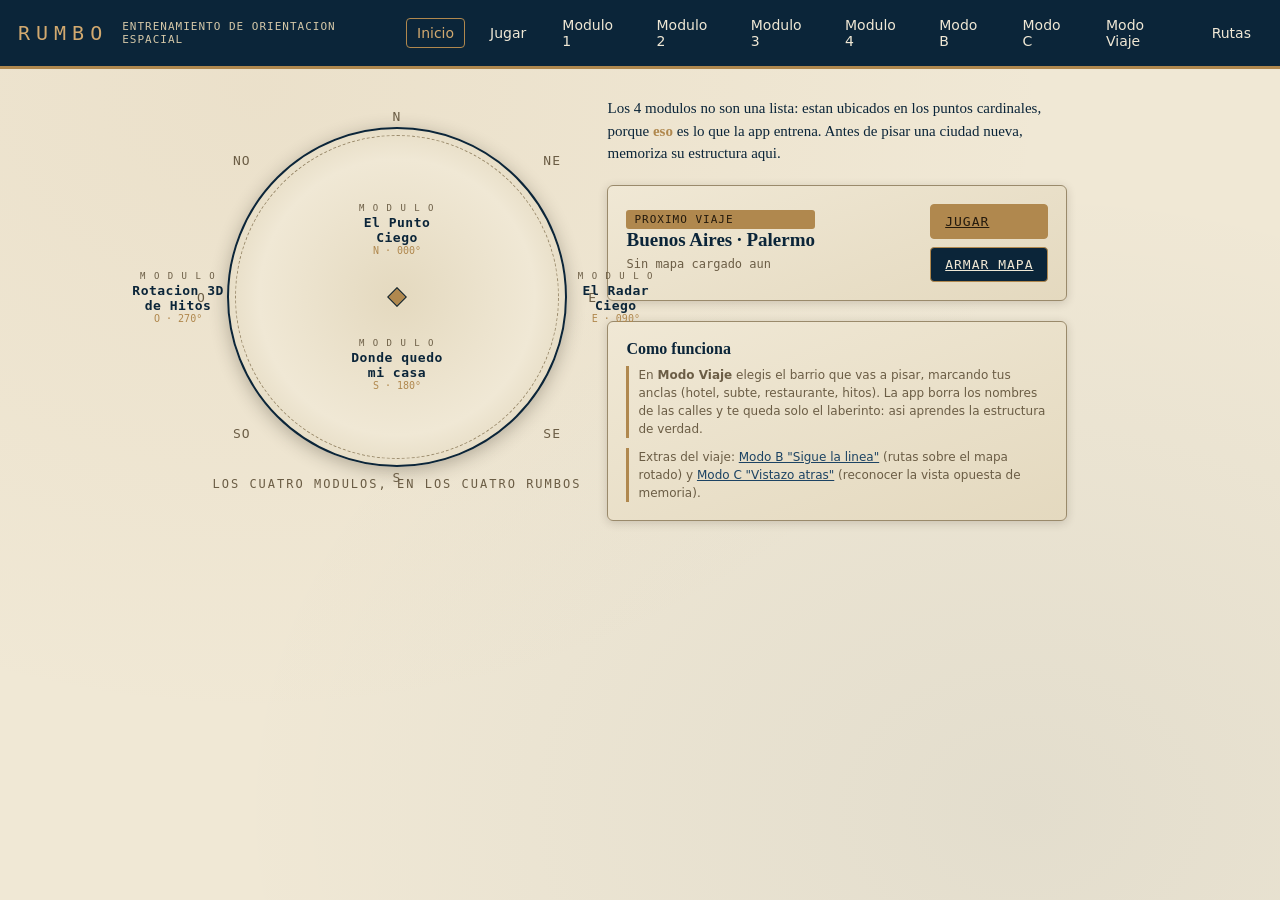
==== commit bc0c0aa5: "Rutas: fusion de rumbo 2 como pagina Rutas con estetica carta nautica, links OSM/Google y fix de Lim" ====
--- a/index.html
+++ b/index.html
@@ -25,6 +25,7 @@
     <a href="modulob.html">Modo B</a>
     <a href="moduloc.html">Modo C</a>
     <a href="mapa.html">Modo Viaje</a>
+    <a href="rutas.html">Rutas</a>
   </header>
 
   <main class="inicio-wrap">
@@ -107,7 +108,16 @@
 
   <script>
     var viaje = null;
-    try { viaje = JSON.parse(localStorage.getItem("rumbo_viaje") || "null"); } catch (e) {}
+    try {
+      var todos = JSON.parse(localStorage.getItem("rumbo_viajes") || "{}") || {};
+      var ids = Object.keys(todos);
+      if (ids.length) {
+        var aid = localStorage.getItem("rumbo_activo");
+        viaje = (aid && todos[aid]) ? todos[aid] : todos[ids[0]];
+      } else {
+        viaje = JSON.parse(localStorage.getItem("rumbo_viaje") || "null");
+      }
+    } catch (e) {}
     if (viaje && viaje.anclas) {
       document.getElementById("viaje-nombre").textContent = viaje.nombre;
       document.getElementById("viaje-datos").innerHTML =
--- a/css/estilos.css
+++ b/css/estilos.css
@@ -194,12 +194,15 @@
 
 .mapa-layout { display: flex; height: calc(100vh - 112px); }
 #mapa { flex: 1; }
+#mapa.esqueleto { background: var(--paper-2); }
 
 .panel {
   width: 340px;
   background: var(--paper);
   border-right: 2px solid var(--marco);
   overflow-y: auto;
+  -webkit-overflow-scrolling: touch;
+  overscroll-behavior: contain;
   padding: 14px;
   display: flex;
   flex-direction: column;
@@ -218,6 +221,18 @@
   color: var(--tinta);
 }
 .campo input[type="text"]:focus { outline: 2px solid var(--bronce); }
+.campo select {
+  flex: 1;
+  font-family: var(--mono); font-size: 13px;
+  padding: 8px;
+  border: 1px solid var(--marco);
+  border-radius: 4px;
+  background: #fbf7ec;
+  color: var(--tinta);
+  max-width: 100%;
+}
+.fila-btns { display: flex; flex-wrap: wrap; gap: 6px; }
+.btn.mini { padding: 6px 9px; font-size: 11px; }
 
 .seleccion-tipo { display: flex; flex-wrap: wrap; gap: 6px; }
 .chip {
@@ -242,7 +257,7 @@
 
 .skeleton-info { font-size: 13px; line-height: 1.5; }
 .skeleton-info .mono { font-size: 11px; }
-.barra-estado { font-family: var(--mono); font-size: 12px; color: var(--navy-3); min-height: 18px; }
+.barra-estado { font-family: var(--mono); font-size: 12px; color: var(--navy-3); min-height: 18px; overflow-wrap: anywhere; line-height: 1.4; max-height: 3.2em; overflow-y: auto; }
 .barra-estado.error { color: #a33; }
 
 .leyenda { font-size: 12px; display: flex; flex-direction: column; gap: 4px; }
@@ -333,6 +348,7 @@
 
 /* ---------- Modulo 1: El Punto Ciego ---------- */
 .modulo1 {
+  width: 100%;
   max-width: 560px;
   margin: 0 auto;
   padding: 24px 16px 40px;
@@ -352,6 +368,7 @@
 
 .mapa-wrap {
   position: relative;
+  width: 100%;
   margin: 0 auto;
   max-width: 560px;
   height: 62vh;
@@ -360,11 +377,11 @@
 #mapa1 { position: absolute; inset: 0; border: 2px solid var(--bronce); border-radius: 6px; background: var(--paper-2); }
 #mapa1.rotado180 { transform: rotate(180deg); }
 .contador {
-  position: absolute; top: 50%; left: 50%;
-  transform: translate(-50%, -50%);
-  font-family: var(--mono); font-size: 120px; font-weight: 700;
-  color: var(--bronce-claro); letter-spacing: 4px;
-  text-shadow: 0 2px 18px rgba(0,0,0,0.55);
+  position: absolute; top: 10px; left: 10px;
+  font-family: var(--mono); font-size: 34px; font-weight: 700;
+  color: var(--paper); background: rgba(11, 37, 57, 0.85);
+  border: 1px solid var(--bronce); border-radius: 6px;
+  padding: 2px 12px; letter-spacing: 2px;
   pointer-events: none; z-index: 500;
 }
 .banner-rotado {
@@ -373,6 +390,26 @@
   font-family: var(--mono); font-size: 12px; letter-spacing: 3px;
   padding: 6px 14px; border-radius: 4px; z-index: 500;
 }
+.banner-datos {
+  position: absolute; bottom: 12px; left: 50%; transform: translateX(-50%);
+  max-width: 92%;
+  background: var(--navy); color: var(--bronce-claro);
+  font-family: var(--mono); font-size: 11px; letter-spacing: 1px;
+  padding: 6px 12px; border: 1px solid var(--bronce); border-radius: 4px;
+  z-index: 500; text-align: center;
+}
+.banner-datos.warn { background: #a33; color: var(--paper); border-color: #a33; }
+.banner-datos a { color: inherit; font-weight: 700; }
+.brujula-mapa {
+  position: absolute; top: 10px; right: 10px; z-index: 800;
+  width: 30px; height: 30px; border-radius: 50%;
+  background: rgba(11, 37, 57, 0.85); border: 1px solid var(--bronce);
+  display: flex; flex-direction: column; align-items: center; justify-content: center;
+  pointer-events: none; line-height: 1;
+}
+.brujula-mapa .flecha-n { color: var(--bronce-claro); font-size: 9px; display: block; }
+.brujula-mapa .letra-n { color: var(--paper); font-family: var(--mono); font-size: 9px; font-weight: 700; display: block; }
+.brujula-mapa.abajo .flecha-n { transform: rotate(180deg); }
 
 .consigna1 { font-size: 15px; line-height: 1.7; margin-bottom: 12px; }
 .consigna1 b { color: var(--bronce); }
@@ -520,6 +557,10 @@
 .compas-modo .cardinales-rapidos .chip { background: var(--navy-3); color: var(--paper); border-color: var(--bronce); }
 
 .panel.juego .btn { width: 100%; margin-top: 6px; }
+.panel.juego #btn-confirmar, .panel.juego #btn-siguiente {
+  position: sticky; bottom: 0; z-index: 5;
+  box-shadow: 0 -4px 10px rgba(43, 36, 24, 0.25);
+}
 
 .resultado { margin-top: 8px; border-top: 2px solid var(--bronce); padding-top: 8px; font-size: 13px; }
 .resultado .rf { display: flex; justify-content: space-between; padding: 3px 0; }
@@ -536,6 +577,7 @@
 
 /* ---------- Modo B y Modo C ---------- */
 .modulob {
+  width: 100%;
   max-width: 560px;
   margin: 0 auto;
   padding: 24px 16px 40px;
@@ -554,6 +596,7 @@
 .modulob .btn { width: 100%; margin-top: 4px; }
 
 /* ---------- Responsive movil ---------- */
+#btn-panel { display: none; }
 @media (max-width: 560px) {
   .topbar { flex-wrap: wrap; gap: 4px; padding: 6px 10px; }
   .topbar .sub { display: none; }
@@ -580,7 +623,37 @@
   .viaje-card .acciones { flex-direction: row; justify-content: center; margin-left: 0; }
 
   .mapa-layout { flex-direction: column; height: calc(100vh - 102px); height: calc(100dvh - 102px); }
-  .panel { width: 100%; max-height: 42%; border-right: none; border-bottom: 2px solid var(--marco); }
+  .panel { width: 100%; max-height: 45%; border-right: none; border-bottom: 2px solid var(--marco); }
+  .mapa-layout.panel-cerrado .panel { display: none; }
+  #btn-panel { display: inline-block; margin-left: auto; font-family: var(--mono); font-size: 12px; padding: 4px 10px; border-radius: 4px; border: 1px solid var(--marco); background: var(--paper-2); cursor: pointer; color: var(--tinta); }
+  .ancla .quitar { font-size: 20px; padding: 8px 12px; }
   .panel.juego { border-left: none; border-top: 2px solid var(--marco); }
+  .panel.juego { padding-bottom: 110px; }
+  .panel.juego #btn-confirmar, .panel.juego #btn-siguiente {
+    position: fixed; bottom: 12px; left: 12px; right: 12px; z-index: 1001;
+    margin: 0; border-radius: 8px; padding: 10px 14px;
+    box-shadow: 0 -4px 12px rgba(0, 0, 0, 0.35);
+  }
+  #brujula { width: 150px; height: 150px; }
+  .compas-modo { gap: 6px; padding: 8px; }
+  .compas-modo .lectura { font-size: 16px; }
   #mapa { flex: 1 1 auto; height: auto; min-height: 240px; }
-}
+  .mapa-wrap { height: 50vh; min-height: 280px; }
+}
+
+/* ---------- Impresion Modo Viaje ---------- */
+#hoja-print { display: none; }
+@media print {
+  .topbar a, .topbar .spacer, #btn-panel,
+  .panel .campo, .panel .fila-btns, .panel .hint,
+  .panel .seleccion-tipo, .panel .btn,
+  .panel .barra-estado, .panel .skeleton-info,
+  .panel .leyenda { display: none !important; }
+  .mapa-layout { display: block; height: auto; }
+  .mapa-layout.panel-cerrado .panel { display: block; }
+  .panel { width: 100%; border: none; overflow: visible; }
+  #mapa { height: 420px; }
+  #hoja-print { display: block !important; color: #000; }
+  #hoja-print .mono { font-family: var(--mono); font-size: 12px; }
+  #hoja-print .pa { font-size: 13px; padding: 2px 0; border-bottom: 1px dotted #999; }
+}
